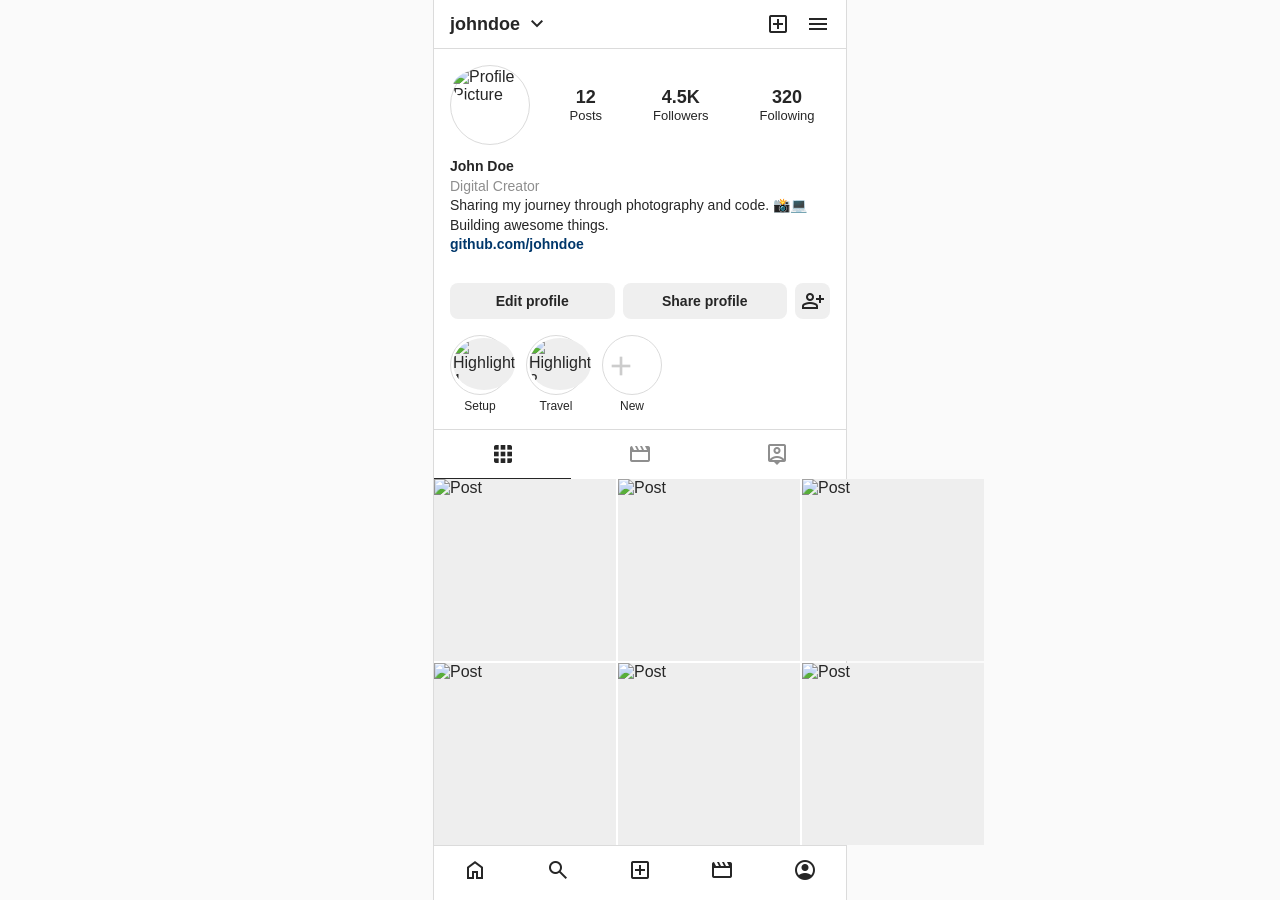
==== Task04-clone-insta/index.html @ e8b91751 "Add Task 04: Instagram Profile UI Clone" ====
<!DOCTYPE html>
<html lang="en">
<head>
  <meta charset="UTF-8">
  <meta name="viewport" content="width=device-width, initial-scale=1.0">
  <title>Instagram Profile - Posts</title>
  <link rel="stylesheet" href="css/style.css">
  <link rel="stylesheet" href="https://fonts.googleapis.com/css2?family=Material+Symbols+Outlined:opsz,wght,FILL,GRAD@20..48,100..700,0..1,-50..200" />
</head>
<body>
  <div class="mobile-container">
    <!-- Header -->
    <header class="header">
      <h1>johndoe <span class="material-symbols-outlined">expand_more</span></h1>
      <div class="header-icons">
        <span class="material-symbols-outlined">add_box</span>
        <span class="material-symbols-outlined">menu</span>
      </div>
    </header>

    <!-- Profile Info -->
    <section class="profile-info">
      <div class="profile-top">
        <div class="profile-pic">
          <img src="https://images.unsplash.com/photo-1535713875002-d1d0cf377fde?auto=format&fit=crop&w=150&q=80" alt="Profile Picture">
        </div>
        <div class="stats">
          <div class="stat-item">
            <span class="count">12</span>
            <span class="label">Posts</span>
          </div>
          <div class="stat-item">
            <span class="count">4.5K</span>
            <span class="label">Followers</span>
          </div>
          <div class="stat-item">
            <span class="count">320</span>
            <span class="label">Following</span>
          </div>
        </div>
      </div>
      <div class="bio">
        <div class="bio-name">John Doe</div>
        <div class="bio-category" style="color: var(--gray-text);">Digital Creator</div>
        <div class="bio-text">Sharing my journey through photography and code. 📸💻<br>Building awesome things.</div>
        <a href="#" class="bio-link">github.com/johndoe</a>
      </div>
    </section>

    <!-- Profile Actions -->
    <div class="profile-actions">
      <button class="btn">Edit profile</button>
      <button class="btn">Share profile</button>
      <button class="btn btn-icon"><span class="material-symbols-outlined">person_add</span></button>
    </div>

    <!-- Highlights -->
    <div class="highlights">
      <div class="highlight-item">
        <div class="highlight-circle">
          <img src="https://images.unsplash.com/photo-1498050108023-c5249f4df085?auto=format&fit=crop&w=100&q=80" alt="Highlight 1">
        </div>
        <span class="highlight-label">Setup</span>
      </div>
      <div class="highlight-item">
        <div class="highlight-circle">
          <img src="https://images.unsplash.com/photo-1507525428034-b723cf961d3e?auto=format&fit=crop&w=100&q=80" alt="Highlight 2">
        </div>
        <span class="highlight-label">Travel</span>
      </div>
      <div class="highlight-item">
        <div class="highlight-circle">
          <span class="material-symbols-outlined" style="font-size: 32px; color: #ccc; margin-top: 12px;">add</span>
        </div>
        <span class="highlight-label">New</span>
      </div>
    </div>

    <!-- Tabs -->
    <div class="tabs">
      <a href="index.html" class="tab active"><span class="material-symbols-outlined filled">grid_on</span></a>
      <a href="reels.html" class="tab"><span class="material-symbols-outlined">movie</span></a>
      <a href="tagged.html" class="tab"><span class="material-symbols-outlined">person_pin</span></a>
    </div>

    <!-- Grid -->
    <div class="grid">
      <div class="grid-item"><img src="https://images.unsplash.com/photo-1555066931-4365d14bab8c?auto=format&fit=crop&w=300&q=80" alt="Post"></div>
      <div class="grid-item"><img src="https://images.unsplash.com/photo-1498050108023-c5249f4df085?auto=format&fit=crop&w=300&q=80" alt="Post"></div>
      <div class="grid-item"><img src="https://images.unsplash.com/photo-1517694712202-14dd9538aa97?auto=format&fit=crop&w=300&q=80" alt="Post"></div>
      <div class="grid-item"><img src="https://images.unsplash.com/photo-1516116216624-53e697fedbea?auto=format&fit=crop&w=300&q=80" alt="Post"></div>
      <div class="grid-item"><img src="https://images.unsplash.com/photo-1522199755839-a2bacb67c546?auto=format&fit=crop&w=300&q=80" alt="Post"></div>
      <div class="grid-item"><img src="https://images.unsplash.com/photo-1542831371-29b0f74f9713?auto=format&fit=crop&w=300&q=80" alt="Post"></div>
    </div>

    <!-- Bottom Nav -->
    <nav class="bottom-nav">
      <a href="#" class="nav-item"><span class="material-symbols-outlined">home</span></a>
      <a href="#" class="nav-item"><span class="material-symbols-outlined">search</span></a>
      <a href="#" class="nav-item"><span class="material-symbols-outlined">add_box</span></a>
      <a href="#" class="nav-item"><span class="material-symbols-outlined">movie</span></a>
      <a href="index.html" class="nav-item"><span class="material-symbols-outlined filled">account_circle</span></a>
    </nav>
  </div>
</body>
</html>
---- Task04-clone-insta/css/style.css ----
:root {
  --bg-color: #FAFAFA;
  --text-color: #262626;
  --border-color: #DBDBDB;
  --blue-color: #0095F6;
  --link-color: #00376B;
  --gray-text: #8E8E8E;
  --font-family: -apple-system, BlinkMacSystemFont, "Segoe UI", Roboto, Helvetica, Arial, sans-serif;
}

* {
  margin: 0;
  padding: 0;
  box-sizing: border-box;
}

body {
  font-family: var(--font-family);
  background-color: var(--bg-color);
  color: var(--text-color);
  display: flex;
  justify-content: center;
}

.mobile-container {
  width: 100%;
  max-width: 414px;
  background-color: #fff;
  min-height: 100vh;
  border-left: 1px solid var(--border-color);
  border-right: 1px solid var(--border-color);
  display: flex;
  flex-direction: column;
}

/* Header */
.header {
  display: flex;
  justify-content: space-between;
  align-items: center;
  padding: 12px 16px;
  border-bottom: 1px solid var(--border-color);
  position: sticky;
  top: 0;
  background: #fff;
  z-index: 10;
}

.header h1 {
  font-size: 18px;
  font-weight: 600;
  display: flex;
  align-items: center;
  gap: 5px;
}

.header-icons {
  display: flex;
  gap: 16px;
  font-size: 24px;
}

/* Profile Info */
.profile-info {
  padding: 16px;
}

.profile-top {
  display: flex;
  align-items: center;
  gap: 24px;
}

.profile-pic {
  width: 80px;
  height: 80px;
  border-radius: 50%;
  border: 1px solid var(--border-color);
  padding: 2px;
}

.profile-pic img {
  width: 100%;
  height: 100%;
  border-radius: 50%;
  object-fit: cover;
}

.stats {
  display: flex;
  gap: 20px;
  flex: 1;
  justify-content: space-around;
}

.stat-item {
  display: flex;
  flex-direction: column;
  align-items: center;
}

.stat-item .count {
  font-weight: 600;
  font-size: 18px;
}

.stat-item .label {
  font-size: 13px;
}

.bio {
  margin-top: 12px;
  font-size: 14px;
  line-height: 1.4;
}

.bio-name {
  font-weight: 600;
}

.bio-link {
  color: var(--link-color);
  text-decoration: none;
  font-weight: 600;
}

/* Actions */
.profile-actions {
  display: flex;
  padding: 0 16px;
  gap: 8px;
  margin-top: 12px;
}

.btn {
  flex: 1;
  padding: 6px 0;
  background-color: #EFEFEF;
  border: none;
  border-radius: 8px;
  font-weight: 600;
  font-size: 14px;
  cursor: pointer;
  color: var(--text-color);
}

.btn:hover {
  background-color: #DBDBDB;
}

.btn-icon {
  flex: 0 0 35px;
  display: flex;
  justify-content: center;
  align-items: center;
}

/* Highlights */
.highlights {
  display: flex;
  gap: 16px;
  padding: 16px;
  overflow-x: auto;
}

.highlights::-webkit-scrollbar {
  display: none;
}

.highlight-item {
  display: flex;
  flex-direction: column;
  align-items: center;
  gap: 4px;
}

.highlight-circle {
  width: 60px;
  height: 60px;
  border-radius: 50%;
  border: 1px solid var(--border-color);
  padding: 2px;
}

.highlight-circle img {
  width: 100%;
  height: 100%;
  border-radius: 50%;
  object-fit: cover;
  background: #eee;
}

.highlight-label {
  font-size: 12px;
}

/* Tabs */
.tabs {
  display: flex;
  border-top: 1px solid var(--border-color);
}

.tab {
  flex: 1;
  display: flex;
  justify-content: center;
  align-items: center;
  padding: 12px;
  color: var(--gray-text);
  border-bottom: 1px solid transparent;
  cursor: pointer;
  text-decoration: none;
}

.tab.active {
  color: var(--text-color);
  border-bottom: 1px solid var(--text-color);
}

/* Grid */
.grid {
  display: grid;
  grid-template-columns: repeat(3, 1fr);
  gap: 2px;
  flex: 1;
}

.grid-item {
  aspect-ratio: 1 / 1;
  background-color: #eee;
  position: relative;
}

.grid-item img {
  width: 100%;
  height: 100%;
  object-fit: cover;
}

/* Reels Grid */
.reels-grid {
  display: grid;
  grid-template-columns: repeat(3, 1fr);
  gap: 2px;
  flex: 1;
}

.reels-item {
  aspect-ratio: 9 / 16;
  background-color: #eee;
  position: relative;
}

.reels-item img {
  width: 100%;
  height: 100%;
  object-fit: cover;
}

/* Tagged */
.tagged-empty {
  display: flex;
  flex-direction: column;
  align-items: center;
  justify-content: center;
  padding: 40px 20px;
  text-align: center;
  color: var(--gray-text);
  flex: 1;
}

.tagged-empty h2 {
  color: var(--text-color);
  margin-bottom: 8px;
}

/* Bottom Nav */
.bottom-nav {
  display: flex;
  justify-content: space-around;
  padding: 12px 0;
  border-top: 1px solid var(--border-color);
  position: sticky;
  bottom: 0;
  background: #fff;
  margin-top: auto;
}

.nav-item {
  font-size: 24px;
  color: var(--text-color);
  text-decoration: none;
}

/* Icons */
.material-symbols-outlined {
  font-variation-settings: 'FILL' 0, 'wght' 400, 'GRAD' 0, 'opsz' 24;
}
.material-symbols-outlined.filled {
  font-variation-settings: 'FILL' 1, 'wght' 400, 'GRAD' 0, 'opsz' 24;
}
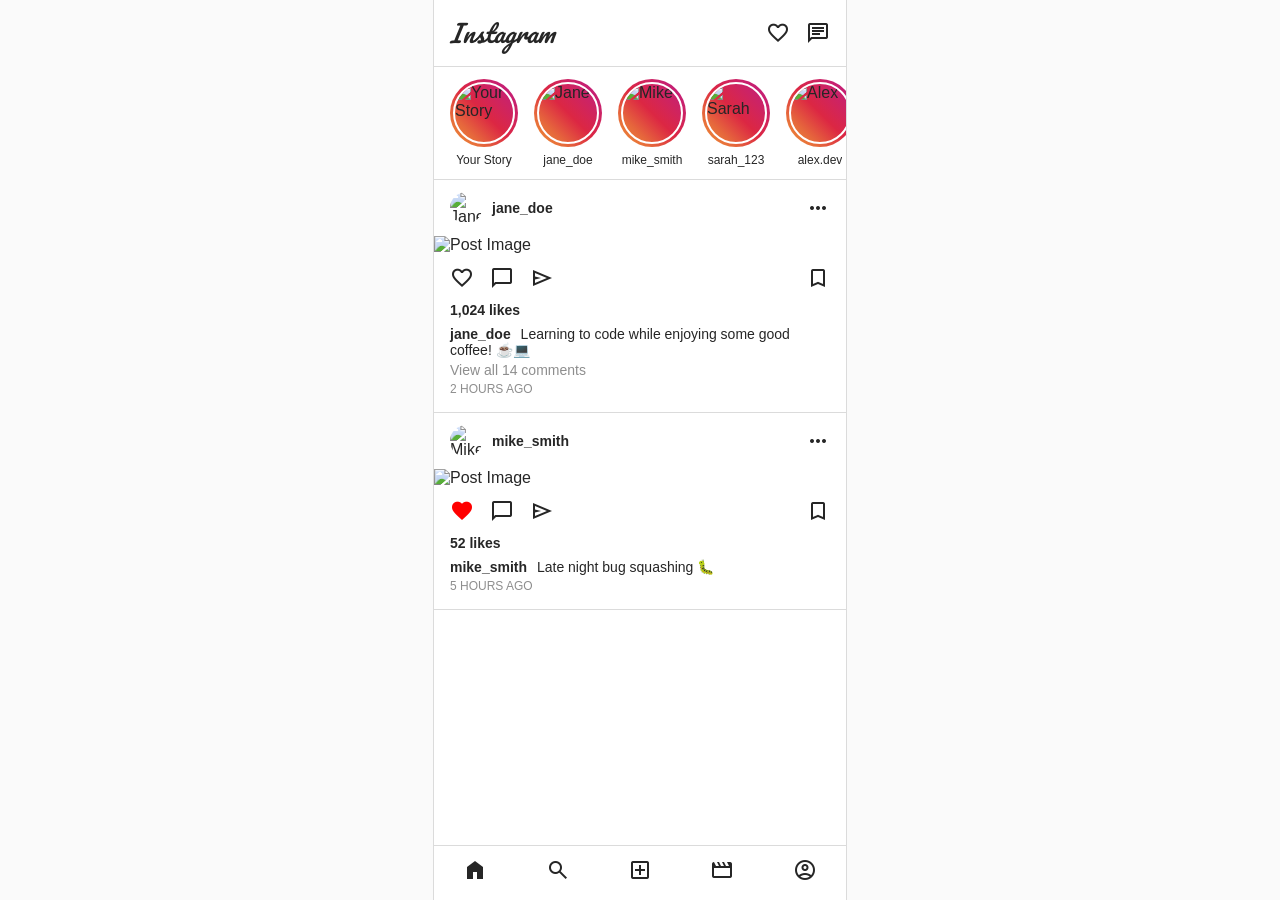
==== commit efaeadc6: "Rename home.html to index.html to fix Vercel 404 issue" ====
--- a/Task04-clone-insta/index.html
+++ b/Task04-clone-insta/index.html
@@ -3,103 +3,126 @@
 <head>
   <meta charset="UTF-8">
   <meta name="viewport" content="width=device-width, initial-scale=1.0">
-  <title>Instagram Profile - Posts</title>
+  <title>Instagram Home</title>
   <link rel="stylesheet" href="css/style.css">
+  <link rel="stylesheet" href="css/home.css">
   <link rel="stylesheet" href="https://fonts.googleapis.com/css2?family=Material+Symbols+Outlined:opsz,wght,FILL,GRAD@20..48,100..700,0..1,-50..200" />
+  <link href="https://fonts.googleapis.com/css2?family=Pacifico&display=swap" rel="stylesheet">
 </head>
 <body>
   <div class="mobile-container">
     <!-- Header -->
     <header class="header">
-      <h1>johndoe <span class="material-symbols-outlined">expand_more</span></h1>
+      <h1 style="font-family: 'Pacifico', cursive; font-size: 24px; font-weight: normal; font-style: italic;">Instagram</h1>
       <div class="header-icons">
-        <span class="material-symbols-outlined">add_box</span>
-        <span class="material-symbols-outlined">menu</span>
+        <span class="material-symbols-outlined">favorite</span>
+        <span class="material-symbols-outlined">chat</span>
       </div>
     </header>
 
-    <!-- Profile Info -->
-    <section class="profile-info">
-      <div class="profile-top">
-        <div class="profile-pic">
-          <img src="https://images.unsplash.com/photo-1535713875002-d1d0cf377fde?auto=format&fit=crop&w=150&q=80" alt="Profile Picture">
+    <!-- Stories -->
+    <div class="stories-container">
+      <div class="story">
+        <div class="story-ring">
+          <img src="https://images.unsplash.com/photo-1535713875002-d1d0cf377fde?auto=format&fit=crop&w=150&q=80" alt="Your Story">
         </div>
-        <div class="stats">
-          <div class="stat-item">
-            <span class="count">12</span>
-            <span class="label">Posts</span>
-          </div>
-          <div class="stat-item">
-            <span class="count">4.5K</span>
-            <span class="label">Followers</span>
-          </div>
-          <div class="stat-item">
-            <span class="count">320</span>
-            <span class="label">Following</span>
-          </div>
+        <span class="story-user">Your Story</span>
+      </div>
+      <div class="story">
+        <div class="story-ring">
+          <img src="https://images.unsplash.com/photo-1494790108377-be9c29b29330?auto=format&fit=crop&w=150&q=80" alt="Jane">
         </div>
+        <span class="story-user">jane_doe</span>
       </div>
-      <div class="bio">
-        <div class="bio-name">John Doe</div>
-        <div class="bio-category" style="color: var(--gray-text);">Digital Creator</div>
-        <div class="bio-text">Sharing my journey through photography and code. 📸💻<br>Building awesome things.</div>
-        <a href="#" class="bio-link">github.com/johndoe</a>
+      <div class="story">
+        <div class="story-ring">
+          <img src="https://images.unsplash.com/photo-1527980965255-d3b416303d12?auto=format&fit=crop&w=150&q=80" alt="Mike">
+        </div>
+        <span class="story-user">mike_smith</span>
       </div>
-    </section>
-
-    <!-- Profile Actions -->
-    <div class="profile-actions">
-      <button class="btn">Edit profile</button>
-      <button class="btn">Share profile</button>
-      <button class="btn btn-icon"><span class="material-symbols-outlined">person_add</span></button>
-    </div>
-
-    <!-- Highlights -->
-    <div class="highlights">
-      <div class="highlight-item">
-        <div class="highlight-circle">
-          <img src="https://images.unsplash.com/photo-1498050108023-c5249f4df085?auto=format&fit=crop&w=100&q=80" alt="Highlight 1">
+      <div class="story">
+        <div class="story-ring">
+          <img src="https://images.unsplash.com/photo-1438761681033-6461ffad8d80?auto=format&fit=crop&w=150&q=80" alt="Sarah">
         </div>
-        <span class="highlight-label">Setup</span>
+        <span class="story-user">sarah_123</span>
       </div>
-      <div class="highlight-item">
-        <div class="highlight-circle">
-          <img src="https://images.unsplash.com/photo-1507525428034-b723cf961d3e?auto=format&fit=crop&w=100&q=80" alt="Highlight 2">
+      <div class="story">
+        <div class="story-ring">
+          <img src="https://images.unsplash.com/photo-1500648767791-00dcc994a43e?auto=format&fit=crop&w=150&q=80" alt="Alex">
         </div>
-        <span class="highlight-label">Travel</span>
-      </div>
-      <div class="highlight-item">
-        <div class="highlight-circle">
-          <span class="material-symbols-outlined" style="font-size: 32px; color: #ccc; margin-top: 12px;">add</span>
-        </div>
-        <span class="highlight-label">New</span>
+        <span class="story-user">alex.dev</span>
       </div>
     </div>
 
-    <!-- Tabs -->
-    <div class="tabs">
-      <a href="index.html" class="tab active"><span class="material-symbols-outlined filled">grid_on</span></a>
-      <a href="reels.html" class="tab"><span class="material-symbols-outlined">movie</span></a>
-      <a href="tagged.html" class="tab"><span class="material-symbols-outlined">person_pin</span></a>
-    </div>
-
-    <!-- Grid -->
-    <div class="grid">
-      <div class="grid-item"><img src="https://images.unsplash.com/photo-1555066931-4365d14bab8c?auto=format&fit=crop&w=300&q=80" alt="Post"></div>
-      <div class="grid-item"><img src="https://images.unsplash.com/photo-1498050108023-c5249f4df085?auto=format&fit=crop&w=300&q=80" alt="Post"></div>
-      <div class="grid-item"><img src="https://images.unsplash.com/photo-1517694712202-14dd9538aa97?auto=format&fit=crop&w=300&q=80" alt="Post"></div>
-      <div class="grid-item"><img src="https://images.unsplash.com/photo-1516116216624-53e697fedbea?auto=format&fit=crop&w=300&q=80" alt="Post"></div>
-      <div class="grid-item"><img src="https://images.unsplash.com/photo-1522199755839-a2bacb67c546?auto=format&fit=crop&w=300&q=80" alt="Post"></div>
-      <div class="grid-item"><img src="https://images.unsplash.com/photo-1542831371-29b0f74f9713?auto=format&fit=crop&w=300&q=80" alt="Post"></div>
-    </div>
+    <!-- Feed Content -->
+    <main style="flex: 1; overflow-y: auto;">
+      <!-- Post 1 -->
+      <article class="post">
+        <div class="post-header">
+          <div class="post-user">
+            <img src="https://images.unsplash.com/photo-1494790108377-be9c29b29330?auto=format&fit=crop&w=150&q=80" alt="Jane">
+            <span class="post-user-name">jane_doe</span>
+          </div>
+          <span class="material-symbols-outlined post-more">more_horiz</span>
+        </div>
+        <div class="post-image">
+          <img src="https://images.unsplash.com/photo-1516116216624-53e697fedbea?auto=format&fit=crop&w=600&q=80" alt="Post Image">
+        </div>
+        <div class="post-actions">
+          <div class="post-actions-left">
+            <span class="material-symbols-outlined action-icon">favorite</span>
+            <span class="material-symbols-outlined action-icon">chat_bubble</span>
+            <span class="material-symbols-outlined action-icon">send</span>
+          </div>
+          <span class="material-symbols-outlined action-icon">bookmark</span>
+        </div>
+        <div class="post-likes">
+          1,024 likes
+        </div>
+        <div class="post-caption">
+          <span class="post-caption-user">jane_doe</span> Learning to code while enjoying some good coffee! ☕️💻
+        </div>
+        <a href="#" class="post-comments-link">View all 14 comments</a>
+        <div class="post-time">2 HOURS AGO</div>
+      </article>
+      
+      <!-- Post 2 -->
+      <article class="post">
+        <div class="post-header">
+          <div class="post-user">
+            <img src="https://images.unsplash.com/photo-1527980965255-d3b416303d12?auto=format&fit=crop&w=150&q=80" alt="Mike">
+            <span class="post-user-name">mike_smith</span>
+          </div>
+          <span class="material-symbols-outlined post-more">more_horiz</span>
+        </div>
+        <div class="post-image">
+          <img src="https://images.unsplash.com/photo-1498050108023-c5249f4df085?auto=format&fit=crop&w=600&q=80" alt="Post Image">
+        </div>
+        <div class="post-actions">
+          <div class="post-actions-left">
+            <span class="material-symbols-outlined action-icon filled" style="color: red;">favorite</span>
+            <span class="material-symbols-outlined action-icon">chat_bubble</span>
+            <span class="material-symbols-outlined action-icon">send</span>
+          </div>
+          <span class="material-symbols-outlined action-icon">bookmark</span>
+        </div>
+        <div class="post-likes">
+          52 likes
+        </div>
+        <div class="post-caption">
+          <span class="post-caption-user">mike_smith</span> Late night bug squashing 🐛
+        </div>
+        <div class="post-time">5 HOURS AGO</div>
+      </article>
+    </main>
 
     <!-- Bottom Nav -->
     <nav class="bottom-nav">
-      <a href="#" class="nav-item"><span class="material-symbols-outlined">home</span></a>
-      <a href="#" class="nav-item"><span class="material-symbols-outlined">search</span></a>
+      <a href="index.html" class="nav-item"><span class="material-symbols-outlined filled">home</span></a>
+      <a href="search.html" class="nav-item"><span class="material-symbols-outlined">search</span></a>
       <a href="#" class="nav-item"><span class="material-symbols-outlined">add_box</span></a>
       <a href="#" class="nav-item"><span class="material-symbols-outlined">movie</span></a>
-      <a href="index.html" class="nav-item"><span class="material-symbols-outlined filled">account_circle</span></a>
+      <a href="profile.html" class="nav-item"><span class="material-symbols-outlined">account_circle</span></a>
     </nav>
   </div>
 </body>
--- a/Task04-clone-insta/css/home.css
+++ b/Task04-clone-insta/css/home.css
@@ -0,0 +1,140 @@
+/* Home Feed Styles */
+
+/* Stories */
+.stories-container {
+  display: flex;
+  gap: 16px;
+  padding: 12px 16px;
+  overflow-x: auto;
+  border-bottom: 1px solid var(--border-color);
+}
+
+.stories-container::-webkit-scrollbar {
+  display: none;
+}
+
+.story {
+  display: flex;
+  flex-direction: column;
+  align-items: center;
+  gap: 6px;
+  flex: 0 0 auto;
+}
+
+.story-ring {
+  width: 68px;
+  height: 68px;
+  border-radius: 50%;
+  padding: 3px;
+  background: linear-gradient(45deg, #f09433 0%, #e6683c 25%, #dc2743 50%, #cc2366 75%, #bc1888 100%);
+  display: flex;
+  justify-content: center;
+  align-items: center;
+}
+
+.story-ring img {
+  width: 100%;
+  height: 100%;
+  border-radius: 50%;
+  object-fit: cover;
+  border: 2px solid #fff;
+}
+
+.story-user {
+  font-size: 12px;
+  max-width: 68px;
+  overflow: hidden;
+  text-overflow: ellipsis;
+  white-space: nowrap;
+}
+
+/* Post */
+.post {
+  border-bottom: 1px solid var(--border-color);
+}
+
+.post-header {
+  display: flex;
+  align-items: center;
+  justify-content: space-between;
+  padding: 12px 16px;
+}
+
+.post-user {
+  display: flex;
+  align-items: center;
+  gap: 10px;
+}
+
+.post-user img {
+  width: 32px;
+  height: 32px;
+  border-radius: 50%;
+  object-fit: cover;
+}
+
+.post-user-name {
+  font-size: 14px;
+  font-weight: 600;
+}
+
+.post-more {
+  cursor: pointer;
+}
+
+.post-image img {
+  width: 100%;
+  height: auto;
+  display: block;
+  max-height: 500px;
+  object-fit: cover;
+}
+
+.post-actions {
+  display: flex;
+  justify-content: space-between;
+  padding: 12px 16px;
+}
+
+.post-actions-left {
+  display: flex;
+  gap: 16px;
+}
+
+.action-icon {
+  font-size: 28px;
+  cursor: pointer;
+}
+
+.post-likes {
+  padding: 0 16px;
+  font-weight: 600;
+  font-size: 14px;
+  margin-bottom: 8px;
+}
+
+.post-caption {
+  padding: 0 16px;
+  font-size: 14px;
+  margin-bottom: 4px;
+}
+
+.post-caption-user {
+  font-weight: 600;
+  margin-right: 6px;
+}
+
+.post-comments-link {
+  padding: 0 16px;
+  font-size: 14px;
+  color: var(--gray-text);
+  margin-bottom: 4px;
+  display: block;
+  text-decoration: none;
+}
+
+.post-time {
+  padding: 0 16px 16px 16px;
+  font-size: 12px;
+  color: var(--gray-text);
+}
